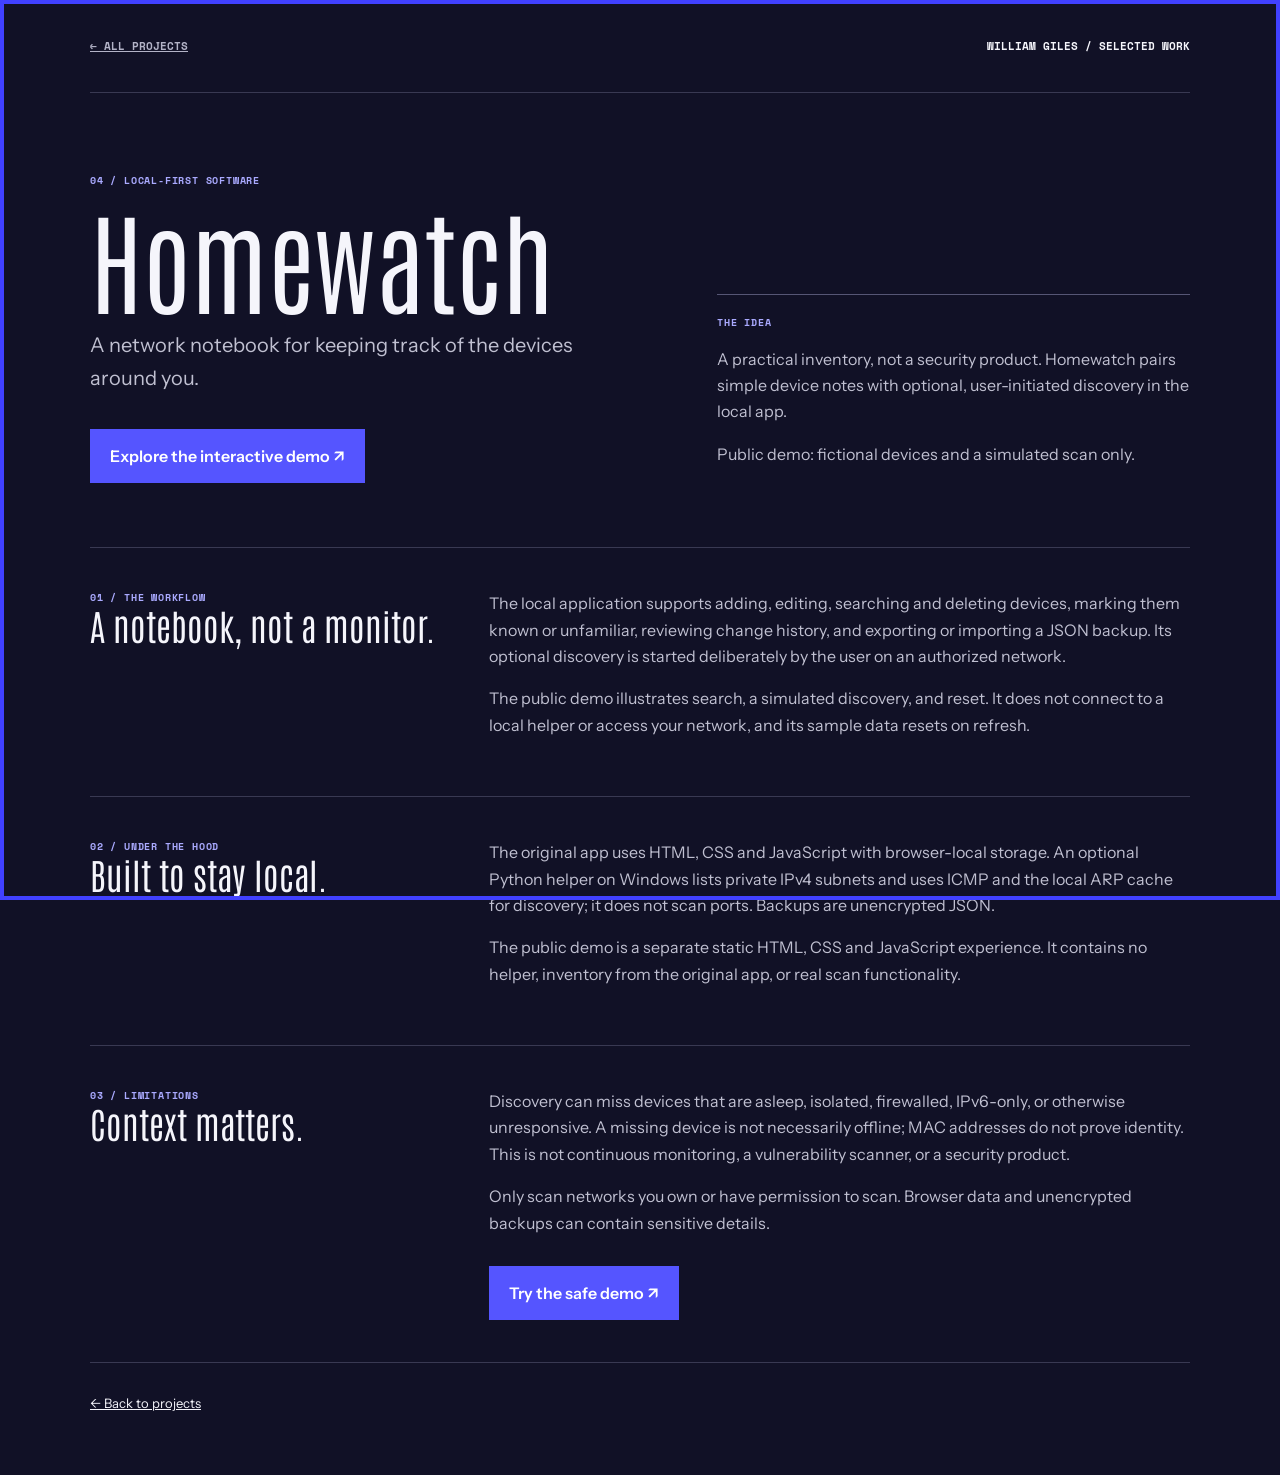
==== homewatch.html @ 10f4f2ba "Publish portfolio and Homewatch demo" ====
<!doctype html><html lang="en"><head><meta charset="utf-8"><meta name="viewport" content="width=device-width,initial-scale=1"><title>Homewatch · William Giles</title><link href="https://fonts.googleapis.com/css2?family=Antonio:wght@200;300;400&family=Instrument+Sans:wght@400;500;600&family=Space+Mono:wght@400;700&display=swap" rel="stylesheet"><style>*{box-sizing:border-box}body{margin:0;background:#111126;color:#f5f5fb;font:16px/1.65 'Instrument Sans',Arial,sans-serif}body:before{content:'';position:fixed;inset:0;pointer-events:none;border:4px solid #4141ff}a{color:inherit}main,header,footer{width:min(1100px,calc(100% - 48px));margin:auto}header{display:flex;justify-content:space-between;gap:20px;padding:38px 0;border-bottom:1px solid #393952;font:700 11px 'Space Mono',monospace;text-transform:uppercase}header a{color:#b3b3c7}.eyebrow{font:700 10px 'Space Mono',monospace;letter-spacing:.08em;color:#aaaaff;text-transform:uppercase}.hero{padding:80px 0 64px;display:grid;grid-template-columns:1.2fr 1fr;gap:60px;align-items:end}h1{font:300 clamp(56px,9vw,112px)/.9 Antonio,'Arial Narrow',sans-serif;margin:20px 0}h2{font:300 36px/1.1 Antonio,'Arial Narrow',sans-serif;margin:0 0 16px}.lede{font-size:20px;max-width:38ch}.muted,p{color:#c0c0d1}.button{display:inline-block;background:#5555ff;color:white;padding:14px 20px;text-decoration:none;font-weight:600;margin-top:14px}.summary{border-top:1px solid #565675;padding-top:20px}.section{display:grid;grid-template-columns:1fr 2fr;gap:48px;border-top:1px solid #393952;padding:42px 0}.section p:first-child{margin-top:0}.section p{max-width:70ch}footer{border-top:1px solid #393952;padding:30px 0 60px;font-size:13px}a:focus-visible{outline:3px solid white;outline-offset:4px}@media(max-width:700px){header{flex-wrap:wrap}.hero,.section{grid-template-columns:1fr;gap:20px}.hero{padding:54px 0 45px}.section{padding:32px 0}}</style></head><body><header><a href="projects.html">← All projects</a><span>William Giles / Selected work</span></header><main><section class="hero"><div><div class="eyebrow">04 / LOCAL-FIRST SOFTWARE</div><h1>Homewatch</h1><p class="lede">A network notebook for keeping track of the devices around you.</p><a class="button" href="homewatch/index.html">Explore the interactive demo ↗</a></div><div class="summary"><div class="eyebrow">THE IDEA</div><p>A practical inventory, not a security product. Homewatch pairs simple device notes with optional, user-initiated discovery in the local app.</p><p>Public demo: fictional devices and a simulated scan only.</p></div></section><section class="section"><div><div class="eyebrow">01 / THE WORKFLOW</div><h2>A notebook, not a monitor.</h2></div><div><p>The local application supports adding, editing, searching and deleting devices, marking them known or unfamiliar, reviewing change history, and exporting or importing a JSON backup. Its optional discovery is started deliberately by the user on an authorized network.</p><p>The public demo illustrates search, a simulated discovery, and reset. It does not connect to a local helper or access your network, and its sample data resets on refresh.</p></div></section><section class="section"><div><div class="eyebrow">02 / UNDER THE HOOD</div><h2>Built to stay local.</h2></div><div><p>The original app uses HTML, CSS and JavaScript with browser-local storage. An optional Python helper on Windows lists private IPv4 subnets and uses ICMP and the local ARP cache for discovery; it does not scan ports. Backups are unencrypted JSON.</p><p>The public demo is a separate static HTML, CSS and JavaScript experience. It contains no helper, inventory from the original app, or real scan functionality.</p></div></section><section class="section"><div><div class="eyebrow">03 / LIMITATIONS</div><h2>Context matters.</h2></div><div><p>Discovery can miss devices that are asleep, isolated, firewalled, IPv6-only, or otherwise unresponsive. A missing device is not necessarily offline; MAC addresses do not prove identity. This is not continuous monitoring, a vulnerability scanner, or a security product.</p><p>Only scan networks you own or have permission to scan. Browser data and unencrypted backups can contain sensitive details.</p><a class="button" href="homewatch/index.html">Try the safe demo ↗</a></div></section></main><footer><a href="projects.html">← Back to projects</a></footer></body></html>
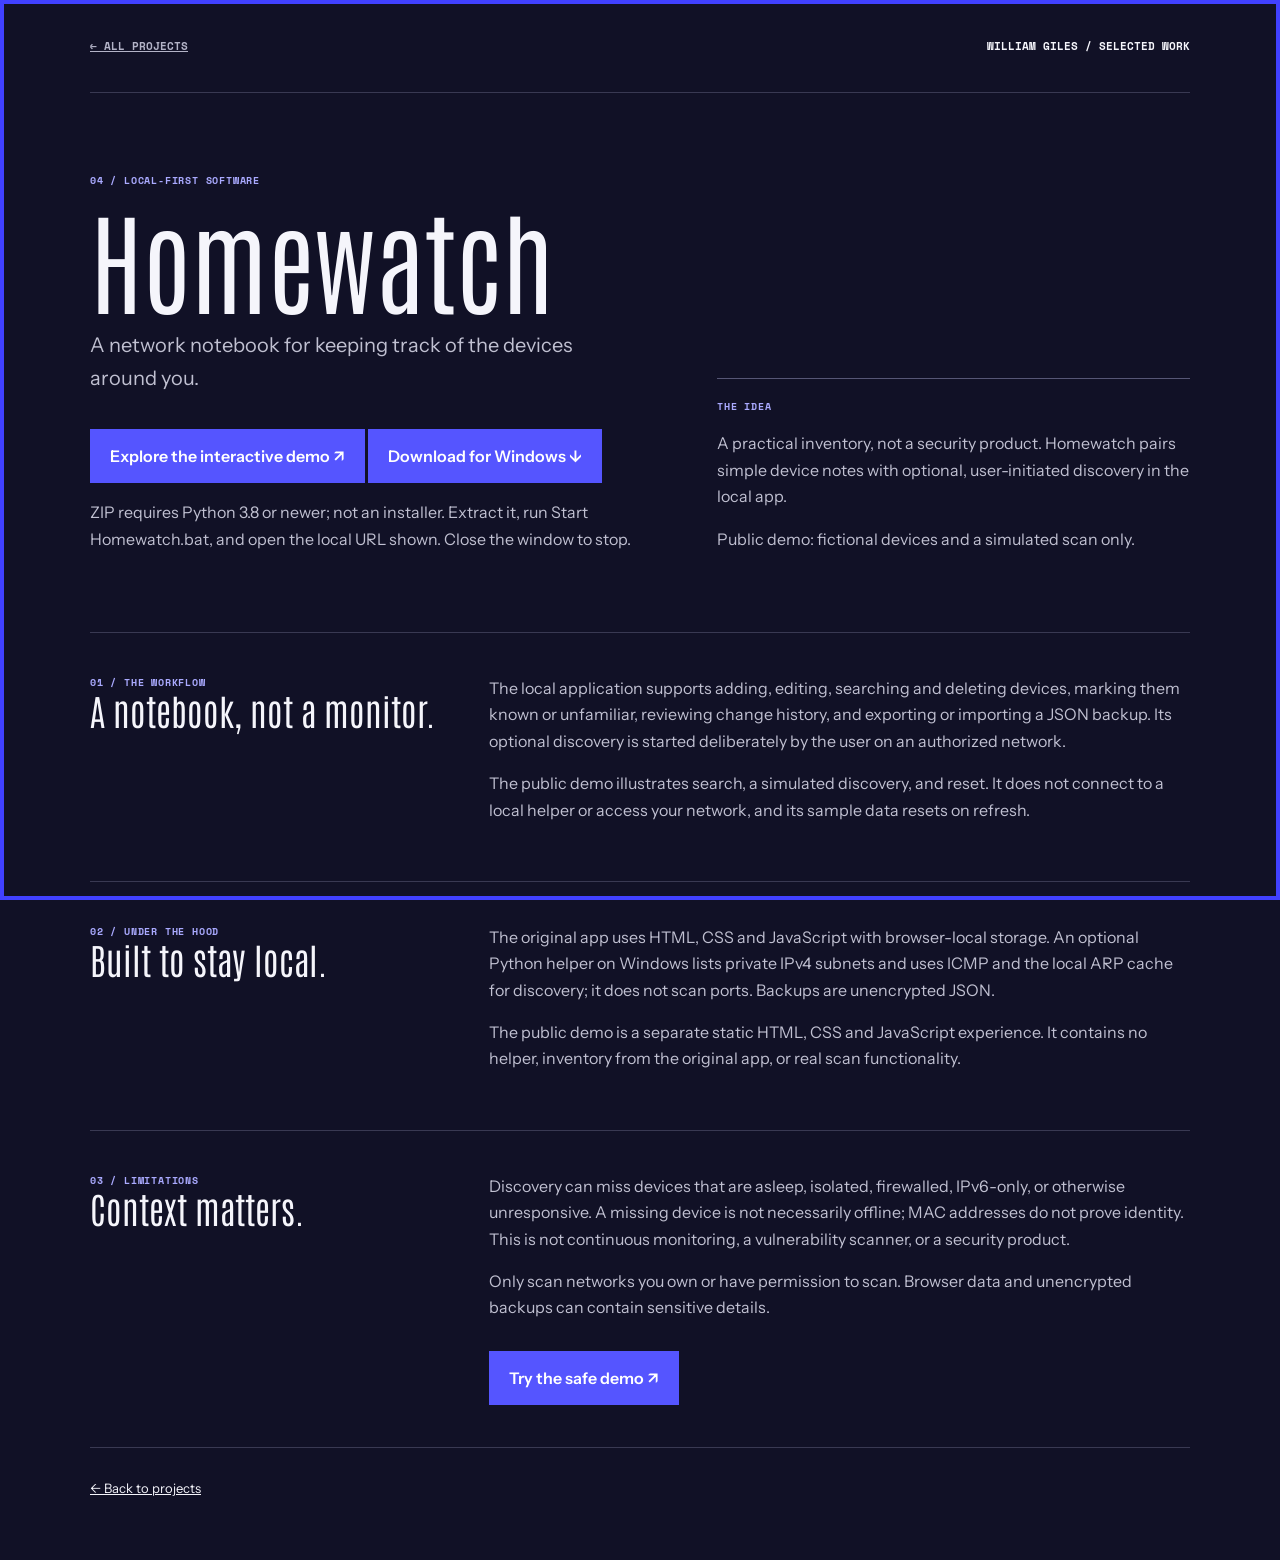
==== commit 5e18b2a0: "Add downloadable Homewatch Windows package" ====
--- a/homewatch.html
+++ b/homewatch.html
@@ -1 +1 @@
-<!doctype html><html lang="en"><head><meta charset="utf-8"><meta name="viewport" content="width=device-width,initial-scale=1"><title>Homewatch · William Giles</title><link href="https://fonts.googleapis.com/css2?family=Antonio:wght@200;300;400&family=Instrument+Sans:wght@400;500;600&family=Space+Mono:wght@400;700&display=swap" rel="stylesheet"><style>*{box-sizing:border-box}body{margin:0;background:#111126;color:#f5f5fb;font:16px/1.65 'Instrument Sans',Arial,sans-serif}body:before{content:'';position:fixed;inset:0;pointer-events:none;border:4px solid #4141ff}a{color:inherit}main,header,footer{width:min(1100px,calc(100% - 48px));margin:auto}header{display:flex;justify-content:space-between;gap:20px;padding:38px 0;border-bottom:1px solid #393952;font:700 11px 'Space Mono',monospace;text-transform:uppercase}header a{color:#b3b3c7}.eyebrow{font:700 10px 'Space Mono',monospace;letter-spacing:.08em;color:#aaaaff;text-transform:uppercase}.hero{padding:80px 0 64px;display:grid;grid-template-columns:1.2fr 1fr;gap:60px;align-items:end}h1{font:300 clamp(56px,9vw,112px)/.9 Antonio,'Arial Narrow',sans-serif;margin:20px 0}h2{font:300 36px/1.1 Antonio,'Arial Narrow',sans-serif;margin:0 0 16px}.lede{font-size:20px;max-width:38ch}.muted,p{color:#c0c0d1}.button{display:inline-block;background:#5555ff;color:white;padding:14px 20px;text-decoration:none;font-weight:600;margin-top:14px}.summary{border-top:1px solid #565675;padding-top:20px}.section{display:grid;grid-template-columns:1fr 2fr;gap:48px;border-top:1px solid #393952;padding:42px 0}.section p:first-child{margin-top:0}.section p{max-width:70ch}footer{border-top:1px solid #393952;padding:30px 0 60px;font-size:13px}a:focus-visible{outline:3px solid white;outline-offset:4px}@media(max-width:700px){header{flex-wrap:wrap}.hero,.section{grid-template-columns:1fr;gap:20px}.hero{padding:54px 0 45px}.section{padding:32px 0}}</style></head><body><header><a href="projects.html">← All projects</a><span>William Giles / Selected work</span></header><main><section class="hero"><div><div class="eyebrow">04 / LOCAL-FIRST SOFTWARE</div><h1>Homewatch</h1><p class="lede">A network notebook for keeping track of the devices around you.</p><a class="button" href="homewatch/index.html">Explore the interactive demo ↗</a></div><div class="summary"><div class="eyebrow">THE IDEA</div><p>A practical inventory, not a security product. Homewatch pairs simple device notes with optional, user-initiated discovery in the local app.</p><p>Public demo: fictional devices and a simulated scan only.</p></div></section><section class="section"><div><div class="eyebrow">01 / THE WORKFLOW</div><h2>A notebook, not a monitor.</h2></div><div><p>The local application supports adding, editing, searching and deleting devices, marking them known or unfamiliar, reviewing change history, and exporting or importing a JSON backup. Its optional discovery is started deliberately by the user on an authorized network.</p><p>The public demo illustrates search, a simulated discovery, and reset. It does not connect to a local helper or access your network, and its sample data resets on refresh.</p></div></section><section class="section"><div><div class="eyebrow">02 / UNDER THE HOOD</div><h2>Built to stay local.</h2></div><div><p>The original app uses HTML, CSS and JavaScript with browser-local storage. An optional Python helper on Windows lists private IPv4 subnets and uses ICMP and the local ARP cache for discovery; it does not scan ports. Backups are unencrypted JSON.</p><p>The public demo is a separate static HTML, CSS and JavaScript experience. It contains no helper, inventory from the original app, or real scan functionality.</p></div></section><section class="section"><div><div class="eyebrow">03 / LIMITATIONS</div><h2>Context matters.</h2></div><div><p>Discovery can miss devices that are asleep, isolated, firewalled, IPv6-only, or otherwise unresponsive. A missing device is not necessarily offline; MAC addresses do not prove identity. This is not continuous monitoring, a vulnerability scanner, or a security product.</p><p>Only scan networks you own or have permission to scan. Browser data and unencrypted backups can contain sensitive details.</p><a class="button" href="homewatch/index.html">Try the safe demo ↗</a></div></section></main><footer><a href="projects.html">← Back to projects</a></footer></body></html>+<!doctype html><html lang="en"><head><meta charset="utf-8"><meta name="viewport" content="width=device-width,initial-scale=1"><title>Homewatch · William Giles</title><link href="https://fonts.googleapis.com/css2?family=Antonio:wght@200;300;400&family=Instrument+Sans:wght@400;500;600&family=Space+Mono:wght@400;700&display=swap" rel="stylesheet"><style>*{box-sizing:border-box}body{margin:0;background:#111126;color:#f5f5fb;font:16px/1.65 'Instrument Sans',Arial,sans-serif}body:before{content:'';position:fixed;inset:0;pointer-events:none;border:4px solid #4141ff}a{color:inherit}main,header,footer{width:min(1100px,calc(100% - 48px));margin:auto}header{display:flex;justify-content:space-between;gap:20px;padding:38px 0;border-bottom:1px solid #393952;font:700 11px 'Space Mono',monospace;text-transform:uppercase}header a{color:#b3b3c7}.eyebrow{font:700 10px 'Space Mono',monospace;letter-spacing:.08em;color:#aaaaff;text-transform:uppercase}.hero{padding:80px 0 64px;display:grid;grid-template-columns:1.2fr 1fr;gap:60px;align-items:end}h1{font:300 clamp(56px,9vw,112px)/.9 Antonio,'Arial Narrow',sans-serif;margin:20px 0}h2{font:300 36px/1.1 Antonio,'Arial Narrow',sans-serif;margin:0 0 16px}.lede{font-size:20px;max-width:38ch}.muted,p{color:#c0c0d1}.button{display:inline-block;background:#5555ff;color:white;padding:14px 20px;text-decoration:none;font-weight:600;margin-top:14px}.summary{border-top:1px solid #565675;padding-top:20px}.section{display:grid;grid-template-columns:1fr 2fr;gap:48px;border-top:1px solid #393952;padding:42px 0}.section p:first-child{margin-top:0}.section p{max-width:70ch}footer{border-top:1px solid #393952;padding:30px 0 60px;font-size:13px}a:focus-visible{outline:3px solid white;outline-offset:4px}@media(max-width:700px){header{flex-wrap:wrap}.hero,.section{grid-template-columns:1fr;gap:20px}.hero{padding:54px 0 45px}.section{padding:32px 0}}</style></head><body><header><a href="projects.html">← All projects</a><span>William Giles / Selected work</span></header><main><section class="hero"><div><div class="eyebrow">04 / LOCAL-FIRST SOFTWARE</div><h1>Homewatch</h1><p class="lede">A network notebook for keeping track of the devices around you.</p><a class="button" href="homewatch/index.html">Explore the interactive demo ↗</a> <a class="button" href="homewatch/Homewatch-Windows.zip" download>Download for Windows ↓</a><p>ZIP requires Python 3.8 or newer; not an installer. Extract it, run Start Homewatch.bat, and open the local URL shown. Close the window to stop.</p></div><div class="summary"><div class="eyebrow">THE IDEA</div><p>A practical inventory, not a security product. Homewatch pairs simple device notes with optional, user-initiated discovery in the local app.</p><p>Public demo: fictional devices and a simulated scan only.</p></div></section><section class="section"><div><div class="eyebrow">01 / THE WORKFLOW</div><h2>A notebook, not a monitor.</h2></div><div><p>The local application supports adding, editing, searching and deleting devices, marking them known or unfamiliar, reviewing change history, and exporting or importing a JSON backup. Its optional discovery is started deliberately by the user on an authorized network.</p><p>The public demo illustrates search, a simulated discovery, and reset. It does not connect to a local helper or access your network, and its sample data resets on refresh.</p></div></section><section class="section"><div><div class="eyebrow">02 / UNDER THE HOOD</div><h2>Built to stay local.</h2></div><div><p>The original app uses HTML, CSS and JavaScript with browser-local storage. An optional Python helper on Windows lists private IPv4 subnets and uses ICMP and the local ARP cache for discovery; it does not scan ports. Backups are unencrypted JSON.</p><p>The public demo is a separate static HTML, CSS and JavaScript experience. It contains no helper, inventory from the original app, or real scan functionality.</p></div></section><section class="section"><div><div class="eyebrow">03 / LIMITATIONS</div><h2>Context matters.</h2></div><div><p>Discovery can miss devices that are asleep, isolated, firewalled, IPv6-only, or otherwise unresponsive. A missing device is not necessarily offline; MAC addresses do not prove identity. This is not continuous monitoring, a vulnerability scanner, or a security product.</p><p>Only scan networks you own or have permission to scan. Browser data and unencrypted backups can contain sensitive details.</p><a class="button" href="homewatch/index.html">Try the safe demo ↗</a></div></section></main><footer><a href="projects.html">← Back to projects</a></footer></body></html>
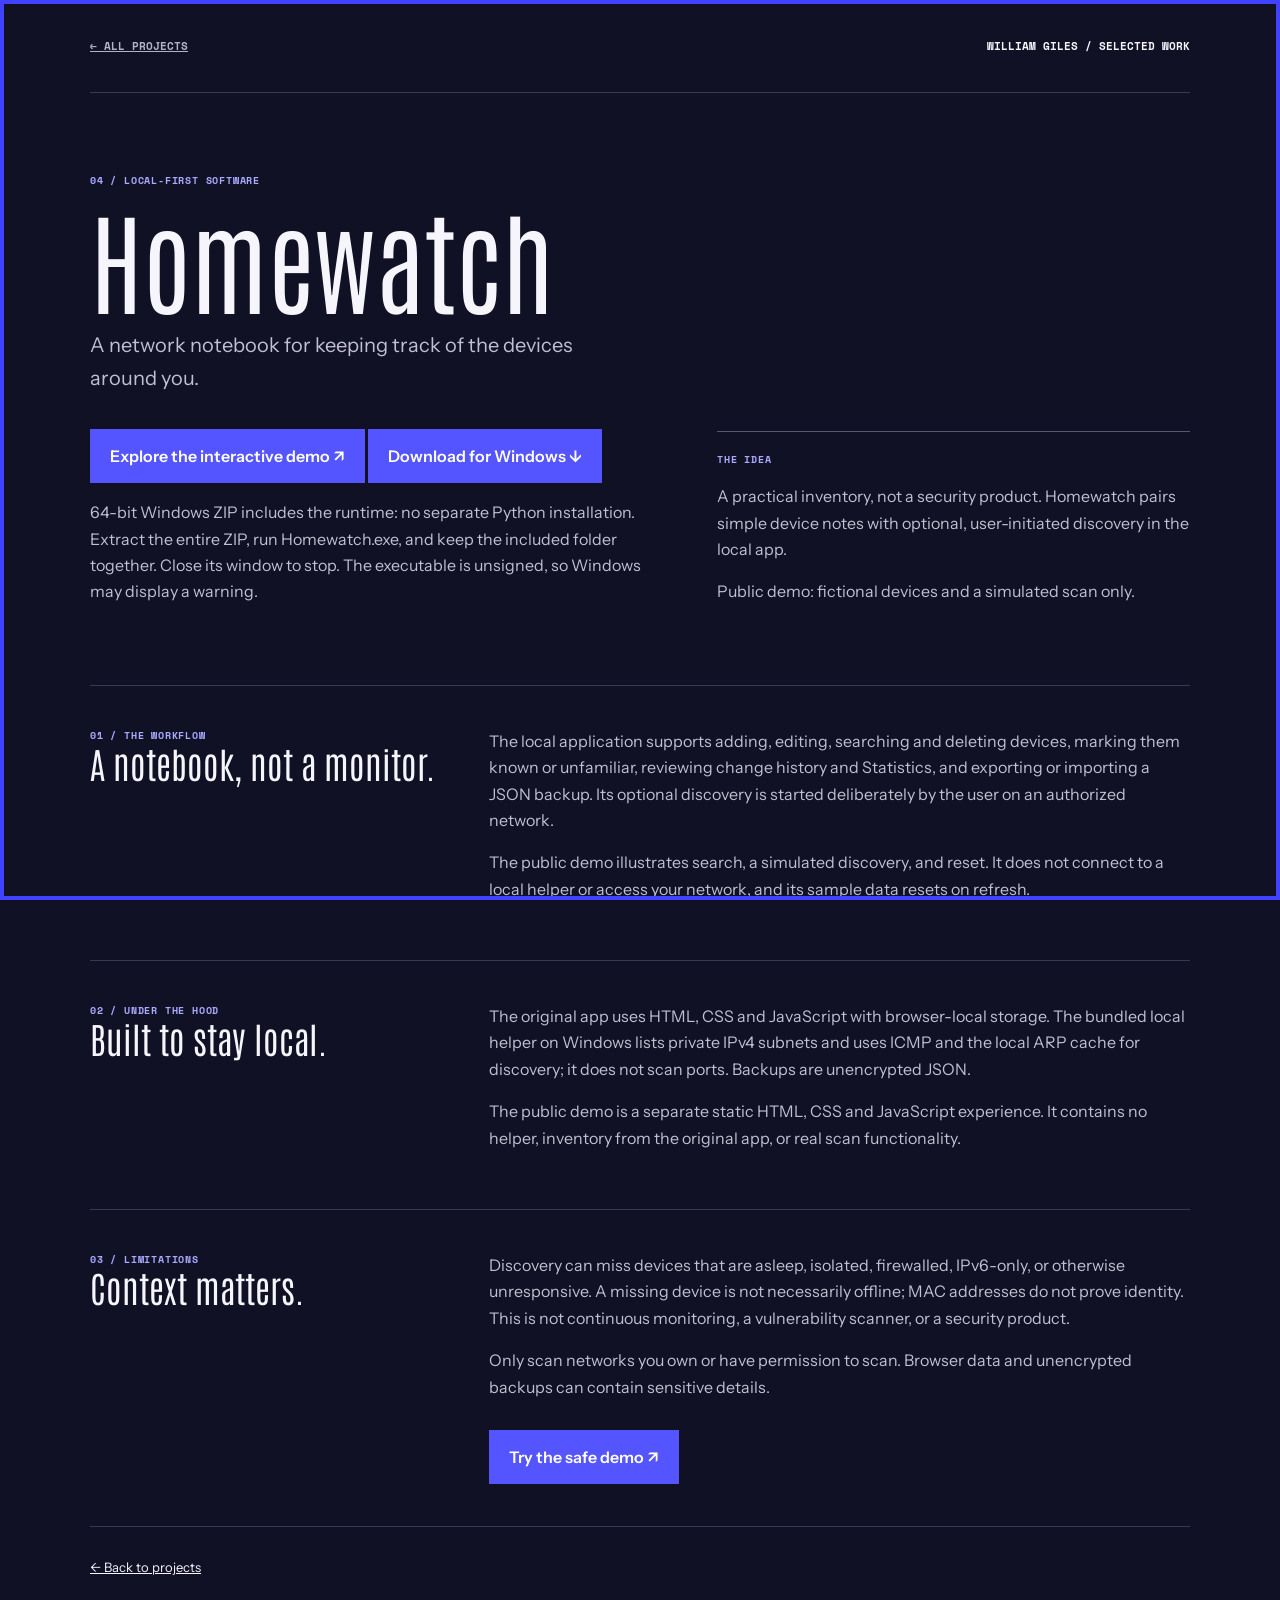
==== commit 8bc98089: "Publish standalone Homewatch with statistics" ====
--- a/homewatch.html
+++ b/homewatch.html
@@ -1 +1 @@
-<!doctype html><html lang="en"><head><meta charset="utf-8"><meta name="viewport" content="width=device-width,initial-scale=1"><title>Homewatch · William Giles</title><link href="https://fonts.googleapis.com/css2?family=Antonio:wght@200;300;400&family=Instrument+Sans:wght@400;500;600&family=Space+Mono:wght@400;700&display=swap" rel="stylesheet"><style>*{box-sizing:border-box}body{margin:0;background:#111126;color:#f5f5fb;font:16px/1.65 'Instrument Sans',Arial,sans-serif}body:before{content:'';position:fixed;inset:0;pointer-events:none;border:4px solid #4141ff}a{color:inherit}main,header,footer{width:min(1100px,calc(100% - 48px));margin:auto}header{display:flex;justify-content:space-between;gap:20px;padding:38px 0;border-bottom:1px solid #393952;font:700 11px 'Space Mono',monospace;text-transform:uppercase}header a{color:#b3b3c7}.eyebrow{font:700 10px 'Space Mono',monospace;letter-spacing:.08em;color:#aaaaff;text-transform:uppercase}.hero{padding:80px 0 64px;display:grid;grid-template-columns:1.2fr 1fr;gap:60px;align-items:end}h1{font:300 clamp(56px,9vw,112px)/.9 Antonio,'Arial Narrow',sans-serif;margin:20px 0}h2{font:300 36px/1.1 Antonio,'Arial Narrow',sans-serif;margin:0 0 16px}.lede{font-size:20px;max-width:38ch}.muted,p{color:#c0c0d1}.button{display:inline-block;background:#5555ff;color:white;padding:14px 20px;text-decoration:none;font-weight:600;margin-top:14px}.summary{border-top:1px solid #565675;padding-top:20px}.section{display:grid;grid-template-columns:1fr 2fr;gap:48px;border-top:1px solid #393952;padding:42px 0}.section p:first-child{margin-top:0}.section p{max-width:70ch}footer{border-top:1px solid #393952;padding:30px 0 60px;font-size:13px}a:focus-visible{outline:3px solid white;outline-offset:4px}@media(max-width:700px){header{flex-wrap:wrap}.hero,.section{grid-template-columns:1fr;gap:20px}.hero{padding:54px 0 45px}.section{padding:32px 0}}</style></head><body><header><a href="projects.html">← All projects</a><span>William Giles / Selected work</span></header><main><section class="hero"><div><div class="eyebrow">04 / LOCAL-FIRST SOFTWARE</div><h1>Homewatch</h1><p class="lede">A network notebook for keeping track of the devices around you.</p><a class="button" href="homewatch/index.html">Explore the interactive demo ↗</a> <a class="button" href="homewatch/Homewatch-Windows.zip" download>Download for Windows ↓</a><p>ZIP requires Python 3.8 or newer; not an installer. Extract it, run Start Homewatch.bat, and open the local URL shown. Close the window to stop.</p></div><div class="summary"><div class="eyebrow">THE IDEA</div><p>A practical inventory, not a security product. Homewatch pairs simple device notes with optional, user-initiated discovery in the local app.</p><p>Public demo: fictional devices and a simulated scan only.</p></div></section><section class="section"><div><div class="eyebrow">01 / THE WORKFLOW</div><h2>A notebook, not a monitor.</h2></div><div><p>The local application supports adding, editing, searching and deleting devices, marking them known or unfamiliar, reviewing change history, and exporting or importing a JSON backup. Its optional discovery is started deliberately by the user on an authorized network.</p><p>The public demo illustrates search, a simulated discovery, and reset. It does not connect to a local helper or access your network, and its sample data resets on refresh.</p></div></section><section class="section"><div><div class="eyebrow">02 / UNDER THE HOOD</div><h2>Built to stay local.</h2></div><div><p>The original app uses HTML, CSS and JavaScript with browser-local storage. An optional Python helper on Windows lists private IPv4 subnets and uses ICMP and the local ARP cache for discovery; it does not scan ports. Backups are unencrypted JSON.</p><p>The public demo is a separate static HTML, CSS and JavaScript experience. It contains no helper, inventory from the original app, or real scan functionality.</p></div></section><section class="section"><div><div class="eyebrow">03 / LIMITATIONS</div><h2>Context matters.</h2></div><div><p>Discovery can miss devices that are asleep, isolated, firewalled, IPv6-only, or otherwise unresponsive. A missing device is not necessarily offline; MAC addresses do not prove identity. This is not continuous monitoring, a vulnerability scanner, or a security product.</p><p>Only scan networks you own or have permission to scan. Browser data and unencrypted backups can contain sensitive details.</p><a class="button" href="homewatch/index.html">Try the safe demo ↗</a></div></section></main><footer><a href="projects.html">← Back to projects</a></footer></body></html>+<!doctype html><html lang="en"><head><meta charset="utf-8"><meta name="viewport" content="width=device-width,initial-scale=1"><title>Homewatch · William Giles</title><link href="https://fonts.googleapis.com/css2?family=Antonio:wght@200;300;400&family=Instrument+Sans:wght@400;500;600&family=Space+Mono:wght@400;700&display=swap" rel="stylesheet"><style>*{box-sizing:border-box}body{margin:0;background:#111126;color:#f5f5fb;font:16px/1.65 'Instrument Sans',Arial,sans-serif}body:before{content:'';position:fixed;inset:0;pointer-events:none;border:4px solid #4141ff}a{color:inherit}main,header,footer{width:min(1100px,calc(100% - 48px));margin:auto}header{display:flex;justify-content:space-between;gap:20px;padding:38px 0;border-bottom:1px solid #393952;font:700 11px 'Space Mono',monospace;text-transform:uppercase}header a{color:#b3b3c7}.eyebrow{font:700 10px 'Space Mono',monospace;letter-spacing:.08em;color:#aaaaff;text-transform:uppercase}.hero{padding:80px 0 64px;display:grid;grid-template-columns:1.2fr 1fr;gap:60px;align-items:end}h1{font:300 clamp(56px,9vw,112px)/.9 Antonio,'Arial Narrow',sans-serif;margin:20px 0}h2{font:300 36px/1.1 Antonio,'Arial Narrow',sans-serif;margin:0 0 16px}.lede{font-size:20px;max-width:38ch}.muted,p{color:#c0c0d1}.button{display:inline-block;background:#5555ff;color:white;padding:14px 20px;text-decoration:none;font-weight:600;margin-top:14px}.summary{border-top:1px solid #565675;padding-top:20px}.section{display:grid;grid-template-columns:1fr 2fr;gap:48px;border-top:1px solid #393952;padding:42px 0}.section p:first-child{margin-top:0}.section p{max-width:70ch}footer{border-top:1px solid #393952;padding:30px 0 60px;font-size:13px}a:focus-visible{outline:3px solid white;outline-offset:4px}@media(max-width:700px){header{flex-wrap:wrap}.hero,.section{grid-template-columns:1fr;gap:20px}.hero{padding:54px 0 45px}.section{padding:32px 0}}</style></head><body><header><a href="projects.html">← All projects</a><span>William Giles / Selected work</span></header><main><section class="hero"><div><div class="eyebrow">04 / LOCAL-FIRST SOFTWARE</div><h1>Homewatch</h1><p class="lede">A network notebook for keeping track of the devices around you.</p><a class="button" href="homewatch/index.html">Explore the interactive demo ↗</a> <a class="button" href="homewatch/Homewatch-Windows.zip" download>Download for Windows ↓</a><p>64-bit Windows ZIP includes the runtime: no separate Python installation. Extract the entire ZIP, run Homewatch.exe, and keep the included folder together. Close its window to stop. The executable is unsigned, so Windows may display a warning.</p></div><div class="summary"><div class="eyebrow">THE IDEA</div><p>A practical inventory, not a security product. Homewatch pairs simple device notes with optional, user-initiated discovery in the local app.</p><p>Public demo: fictional devices and a simulated scan only.</p></div></section><section class="section"><div><div class="eyebrow">01 / THE WORKFLOW</div><h2>A notebook, not a monitor.</h2></div><div><p>The local application supports adding, editing, searching and deleting devices, marking them known or unfamiliar, reviewing change history and Statistics, and exporting or importing a JSON backup. Its optional discovery is started deliberately by the user on an authorized network.</p><p>The public demo illustrates search, a simulated discovery, and reset. It does not connect to a local helper or access your network, and its sample data resets on refresh.</p></div></section><section class="section"><div><div class="eyebrow">02 / UNDER THE HOOD</div><h2>Built to stay local.</h2></div><div><p>The original app uses HTML, CSS and JavaScript with browser-local storage. The bundled local helper on Windows lists private IPv4 subnets and uses ICMP and the local ARP cache for discovery; it does not scan ports. Backups are unencrypted JSON.</p><p>The public demo is a separate static HTML, CSS and JavaScript experience. It contains no helper, inventory from the original app, or real scan functionality.</p></div></section><section class="section"><div><div class="eyebrow">03 / LIMITATIONS</div><h2>Context matters.</h2></div><div><p>Discovery can miss devices that are asleep, isolated, firewalled, IPv6-only, or otherwise unresponsive. A missing device is not necessarily offline; MAC addresses do not prove identity. This is not continuous monitoring, a vulnerability scanner, or a security product.</p><p>Only scan networks you own or have permission to scan. Browser data and unencrypted backups can contain sensitive details.</p><a class="button" href="homewatch/index.html">Try the safe demo ↗</a></div></section></main><footer><a href="projects.html">← Back to projects</a></footer></body></html>
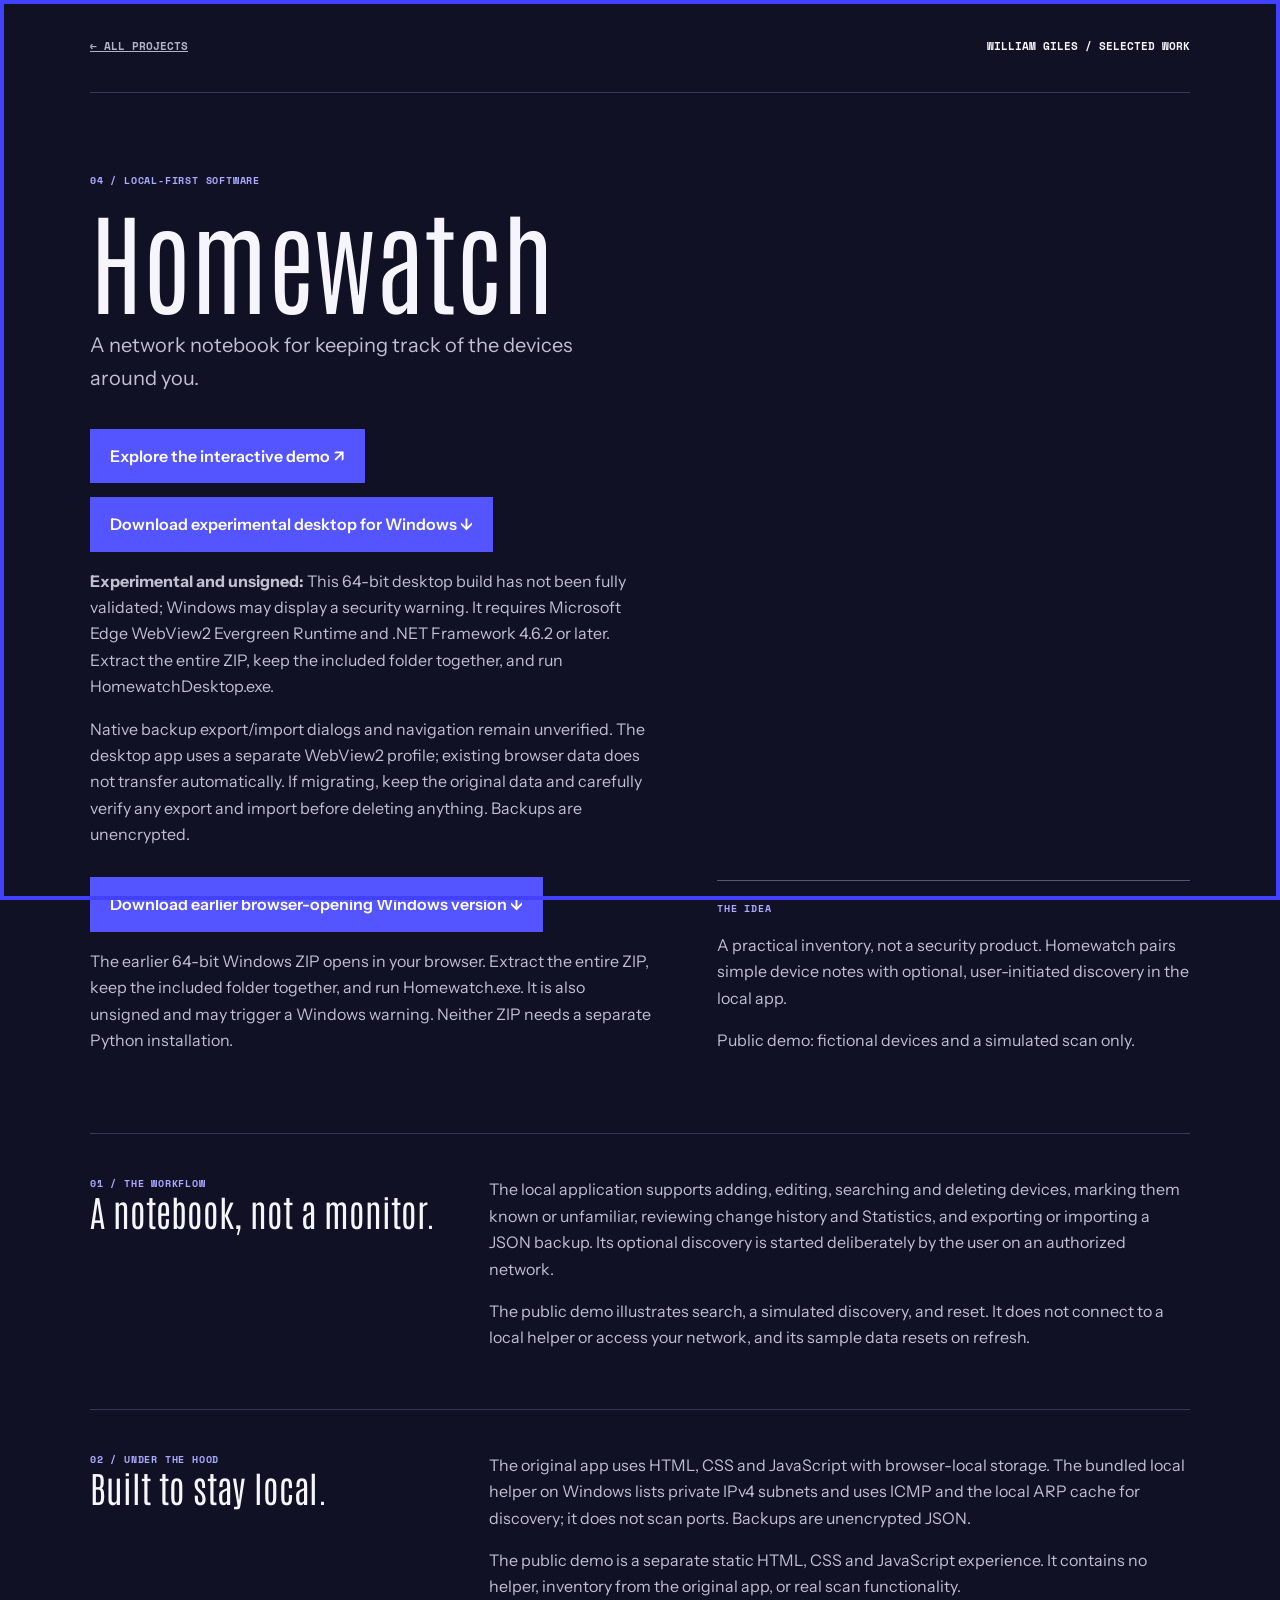
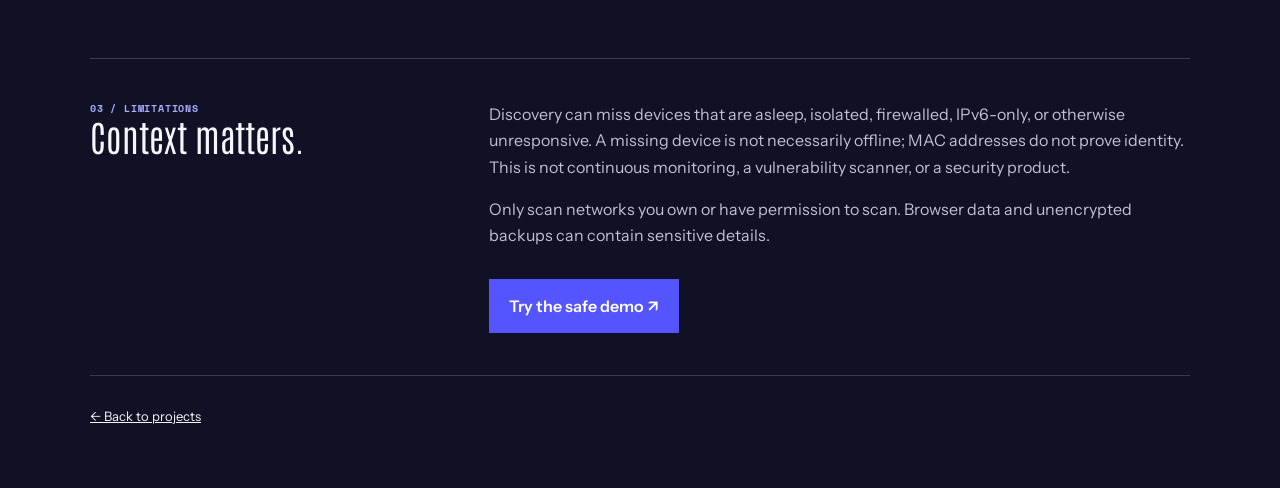
==== commit 09debb61: "Publish experimental Homewatch desktop download" ====
--- a/homewatch.html
+++ b/homewatch.html
@@ -1 +1 @@
-<!doctype html><html lang="en"><head><meta charset="utf-8"><meta name="viewport" content="width=device-width,initial-scale=1"><title>Homewatch · William Giles</title><link href="https://fonts.googleapis.com/css2?family=Antonio:wght@200;300;400&family=Instrument+Sans:wght@400;500;600&family=Space+Mono:wght@400;700&display=swap" rel="stylesheet"><style>*{box-sizing:border-box}body{margin:0;background:#111126;color:#f5f5fb;font:16px/1.65 'Instrument Sans',Arial,sans-serif}body:before{content:'';position:fixed;inset:0;pointer-events:none;border:4px solid #4141ff}a{color:inherit}main,header,footer{width:min(1100px,calc(100% - 48px));margin:auto}header{display:flex;justify-content:space-between;gap:20px;padding:38px 0;border-bottom:1px solid #393952;font:700 11px 'Space Mono',monospace;text-transform:uppercase}header a{color:#b3b3c7}.eyebrow{font:700 10px 'Space Mono',monospace;letter-spacing:.08em;color:#aaaaff;text-transform:uppercase}.hero{padding:80px 0 64px;display:grid;grid-template-columns:1.2fr 1fr;gap:60px;align-items:end}h1{font:300 clamp(56px,9vw,112px)/.9 Antonio,'Arial Narrow',sans-serif;margin:20px 0}h2{font:300 36px/1.1 Antonio,'Arial Narrow',sans-serif;margin:0 0 16px}.lede{font-size:20px;max-width:38ch}.muted,p{color:#c0c0d1}.button{display:inline-block;background:#5555ff;color:white;padding:14px 20px;text-decoration:none;font-weight:600;margin-top:14px}.summary{border-top:1px solid #565675;padding-top:20px}.section{display:grid;grid-template-columns:1fr 2fr;gap:48px;border-top:1px solid #393952;padding:42px 0}.section p:first-child{margin-top:0}.section p{max-width:70ch}footer{border-top:1px solid #393952;padding:30px 0 60px;font-size:13px}a:focus-visible{outline:3px solid white;outline-offset:4px}@media(max-width:700px){header{flex-wrap:wrap}.hero,.section{grid-template-columns:1fr;gap:20px}.hero{padding:54px 0 45px}.section{padding:32px 0}}</style></head><body><header><a href="projects.html">← All projects</a><span>William Giles / Selected work</span></header><main><section class="hero"><div><div class="eyebrow">04 / LOCAL-FIRST SOFTWARE</div><h1>Homewatch</h1><p class="lede">A network notebook for keeping track of the devices around you.</p><a class="button" href="homewatch/index.html">Explore the interactive demo ↗</a> <a class="button" href="homewatch/Homewatch-Windows.zip" download>Download for Windows ↓</a><p>64-bit Windows ZIP includes the runtime: no separate Python installation. Extract the entire ZIP, run Homewatch.exe, and keep the included folder together. Close its window to stop. The executable is unsigned, so Windows may display a warning.</p></div><div class="summary"><div class="eyebrow">THE IDEA</div><p>A practical inventory, not a security product. Homewatch pairs simple device notes with optional, user-initiated discovery in the local app.</p><p>Public demo: fictional devices and a simulated scan only.</p></div></section><section class="section"><div><div class="eyebrow">01 / THE WORKFLOW</div><h2>A notebook, not a monitor.</h2></div><div><p>The local application supports adding, editing, searching and deleting devices, marking them known or unfamiliar, reviewing change history and Statistics, and exporting or importing a JSON backup. Its optional discovery is started deliberately by the user on an authorized network.</p><p>The public demo illustrates search, a simulated discovery, and reset. It does not connect to a local helper or access your network, and its sample data resets on refresh.</p></div></section><section class="section"><div><div class="eyebrow">02 / UNDER THE HOOD</div><h2>Built to stay local.</h2></div><div><p>The original app uses HTML, CSS and JavaScript with browser-local storage. The bundled local helper on Windows lists private IPv4 subnets and uses ICMP and the local ARP cache for discovery; it does not scan ports. Backups are unencrypted JSON.</p><p>The public demo is a separate static HTML, CSS and JavaScript experience. It contains no helper, inventory from the original app, or real scan functionality.</p></div></section><section class="section"><div><div class="eyebrow">03 / LIMITATIONS</div><h2>Context matters.</h2></div><div><p>Discovery can miss devices that are asleep, isolated, firewalled, IPv6-only, or otherwise unresponsive. A missing device is not necessarily offline; MAC addresses do not prove identity. This is not continuous monitoring, a vulnerability scanner, or a security product.</p><p>Only scan networks you own or have permission to scan. Browser data and unencrypted backups can contain sensitive details.</p><a class="button" href="homewatch/index.html">Try the safe demo ↗</a></div></section></main><footer><a href="projects.html">← Back to projects</a></footer></body></html>+<!doctype html><html lang="en"><head><meta charset="utf-8"><meta name="viewport" content="width=device-width,initial-scale=1"><title>Homewatch · William Giles</title><link href="https://fonts.googleapis.com/css2?family=Antonio:wght@200;300;400&family=Instrument+Sans:wght@400;500;600&family=Space+Mono:wght@400;700&display=swap" rel="stylesheet"><style>*{box-sizing:border-box}body{margin:0;background:#111126;color:#f5f5fb;font:16px/1.65 'Instrument Sans',Arial,sans-serif}body:before{content:'';position:fixed;inset:0;pointer-events:none;border:4px solid #4141ff}a{color:inherit}main,header,footer{width:min(1100px,calc(100% - 48px));margin:auto}header{display:flex;justify-content:space-between;gap:20px;padding:38px 0;border-bottom:1px solid #393952;font:700 11px 'Space Mono',monospace;text-transform:uppercase}header a{color:#b3b3c7}.eyebrow{font:700 10px 'Space Mono',monospace;letter-spacing:.08em;color:#aaaaff;text-transform:uppercase}.hero{padding:80px 0 64px;display:grid;grid-template-columns:1.2fr 1fr;gap:60px;align-items:end}h1{font:300 clamp(56px,9vw,112px)/.9 Antonio,'Arial Narrow',sans-serif;margin:20px 0}h2{font:300 36px/1.1 Antonio,'Arial Narrow',sans-serif;margin:0 0 16px}.lede{font-size:20px;max-width:38ch}.muted,p{color:#c0c0d1}.button{display:inline-block;background:#5555ff;color:white;padding:14px 20px;text-decoration:none;font-weight:600;margin-top:14px}.summary{border-top:1px solid #565675;padding-top:20px}.section{display:grid;grid-template-columns:1fr 2fr;gap:48px;border-top:1px solid #393952;padding:42px 0}.section p:first-child{margin-top:0}.section p{max-width:70ch}footer{border-top:1px solid #393952;padding:30px 0 60px;font-size:13px}a:focus-visible{outline:3px solid white;outline-offset:4px}@media(max-width:700px){header{flex-wrap:wrap}.hero,.section{grid-template-columns:1fr;gap:20px}.hero{padding:54px 0 45px}.section{padding:32px 0}}</style></head><body><header><a href="projects.html">← All projects</a><span>William Giles / Selected work</span></header><main><section class="hero"><div><div class="eyebrow">04 / LOCAL-FIRST SOFTWARE</div><h1>Homewatch</h1><p class="lede">A network notebook for keeping track of the devices around you.</p><a class="button" href="homewatch/index.html">Explore the interactive demo ↗</a> <a class="button" href="homewatch/HomewatchDesktop-EXPERIMENTAL.zip" download>Download experimental desktop for Windows ↓</a><p><strong>Experimental and unsigned:</strong> This 64-bit desktop build has not been fully validated; Windows may display a security warning. It requires Microsoft Edge WebView2 Evergreen Runtime and .NET Framework 4.6.2 or later. Extract the entire ZIP, keep the included folder together, and run HomewatchDesktop.exe.</p><p>Native backup export/import dialogs and navigation remain unverified. The desktop app uses a separate WebView2 profile; existing browser data does not transfer automatically. If migrating, keep the original data and carefully verify any export and import before deleting anything. Backups are unencrypted.</p><a class="button" href="homewatch/Homewatch-Windows.zip" download>Download earlier browser-opening Windows version ↓</a><p>The earlier 64-bit Windows ZIP opens in your browser. Extract the entire ZIP, keep the included folder together, and run Homewatch.exe. It is also unsigned and may trigger a Windows warning. Neither ZIP needs a separate Python installation.</p></div><div class="summary"><div class="eyebrow">THE IDEA</div><p>A practical inventory, not a security product. Homewatch pairs simple device notes with optional, user-initiated discovery in the local app.</p><p>Public demo: fictional devices and a simulated scan only.</p></div></section><section class="section"><div><div class="eyebrow">01 / THE WORKFLOW</div><h2>A notebook, not a monitor.</h2></div><div><p>The local application supports adding, editing, searching and deleting devices, marking them known or unfamiliar, reviewing change history and Statistics, and exporting or importing a JSON backup. Its optional discovery is started deliberately by the user on an authorized network.</p><p>The public demo illustrates search, a simulated discovery, and reset. It does not connect to a local helper or access your network, and its sample data resets on refresh.</p></div></section><section class="section"><div><div class="eyebrow">02 / UNDER THE HOOD</div><h2>Built to stay local.</h2></div><div><p>The original app uses HTML, CSS and JavaScript with browser-local storage. The bundled local helper on Windows lists private IPv4 subnets and uses ICMP and the local ARP cache for discovery; it does not scan ports. Backups are unencrypted JSON.</p><p>The public demo is a separate static HTML, CSS and JavaScript experience. It contains no helper, inventory from the original app, or real scan functionality.</p></div></section><section class="section"><div><div class="eyebrow">03 / LIMITATIONS</div><h2>Context matters.</h2></div><div><p>Discovery can miss devices that are asleep, isolated, firewalled, IPv6-only, or otherwise unresponsive. A missing device is not necessarily offline; MAC addresses do not prove identity. This is not continuous monitoring, a vulnerability scanner, or a security product.</p><p>Only scan networks you own or have permission to scan. Browser data and unencrypted backups can contain sensitive details.</p><a class="button" href="homewatch/index.html">Try the safe demo ↗</a></div></section></main><footer><a href="projects.html">← Back to projects</a></footer></body></html>
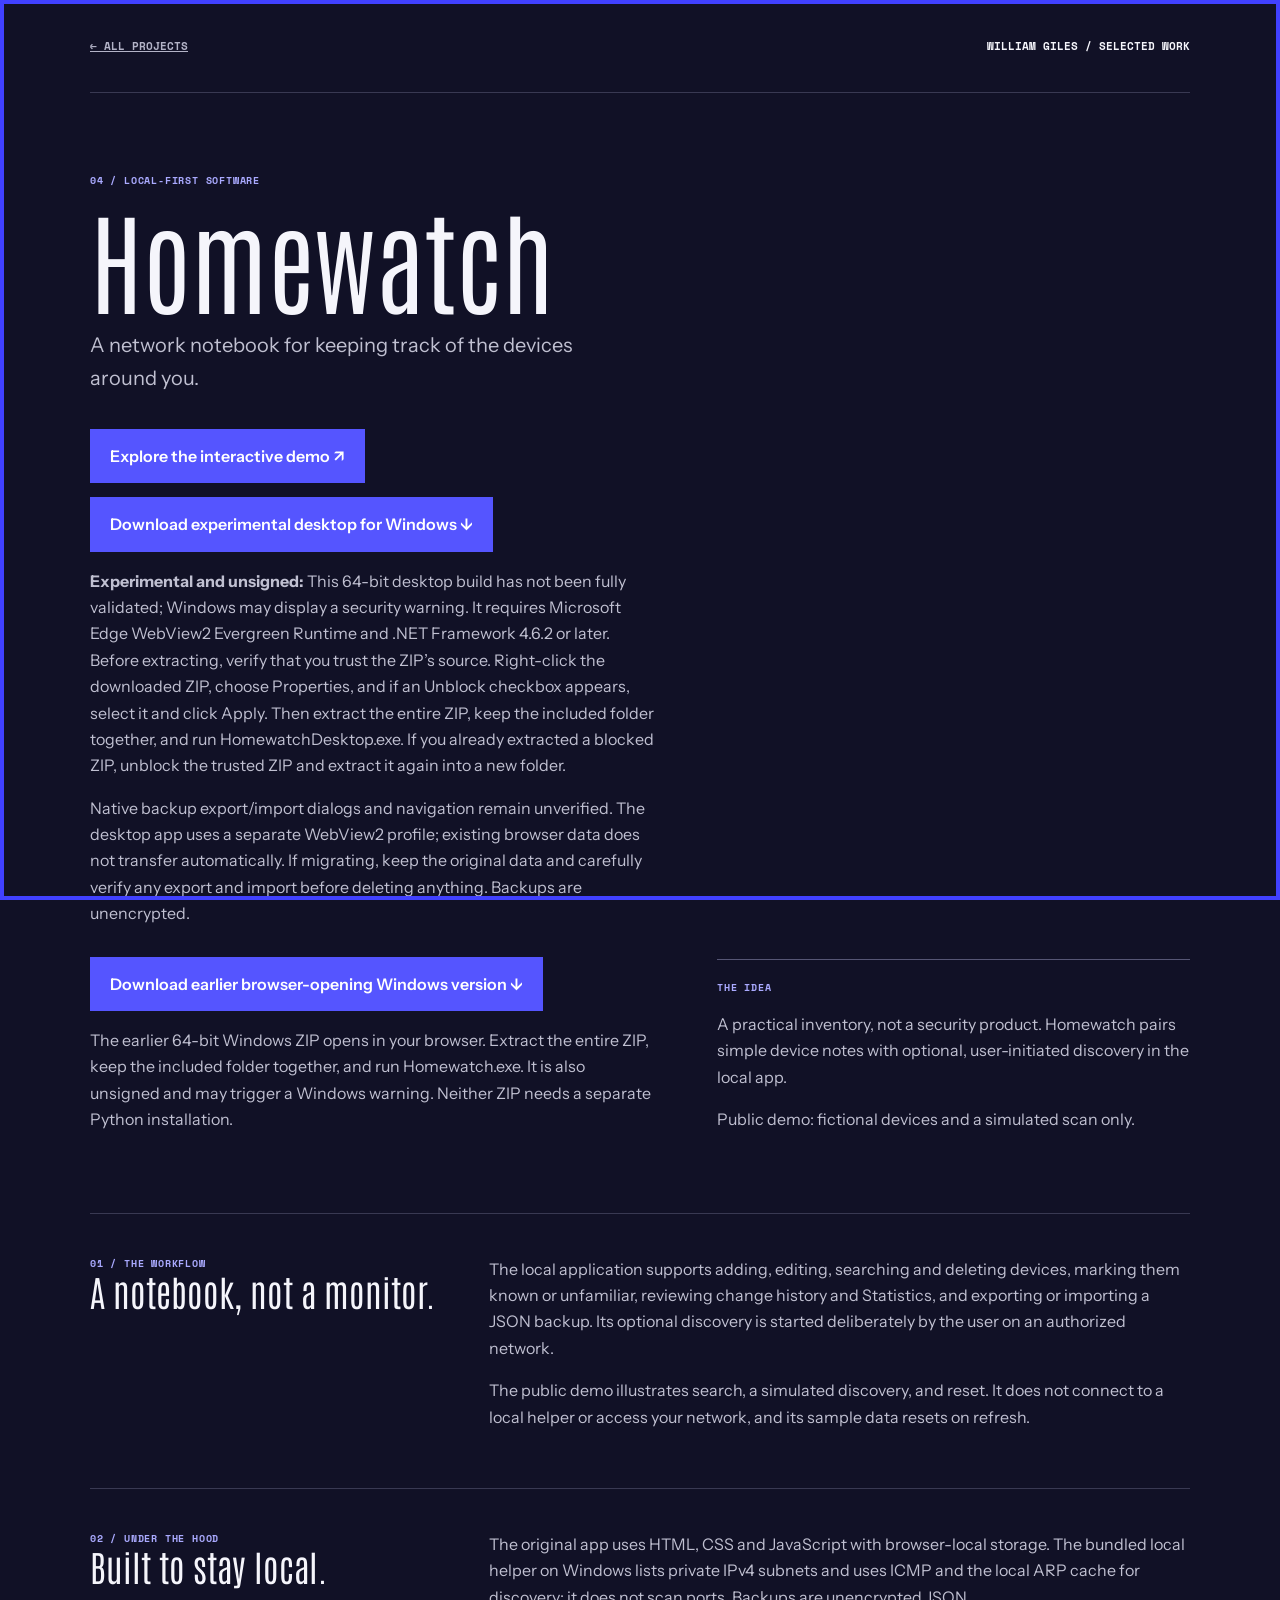
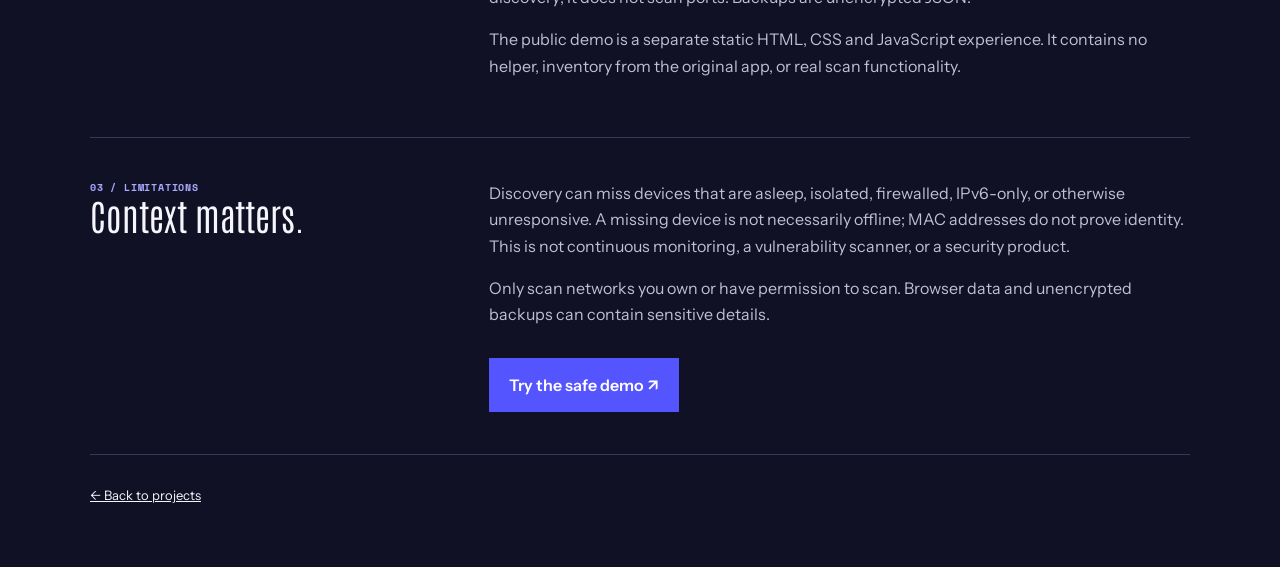
==== commit 9e31f474: "Fix experimental Homewatch desktop startup" ====
--- a/homewatch.html
+++ b/homewatch.html
@@ -1 +1 @@
-<!doctype html><html lang="en"><head><meta charset="utf-8"><meta name="viewport" content="width=device-width,initial-scale=1"><title>Homewatch · William Giles</title><link href="https://fonts.googleapis.com/css2?family=Antonio:wght@200;300;400&family=Instrument+Sans:wght@400;500;600&family=Space+Mono:wght@400;700&display=swap" rel="stylesheet"><style>*{box-sizing:border-box}body{margin:0;background:#111126;color:#f5f5fb;font:16px/1.65 'Instrument Sans',Arial,sans-serif}body:before{content:'';position:fixed;inset:0;pointer-events:none;border:4px solid #4141ff}a{color:inherit}main,header,footer{width:min(1100px,calc(100% - 48px));margin:auto}header{display:flex;justify-content:space-between;gap:20px;padding:38px 0;border-bottom:1px solid #393952;font:700 11px 'Space Mono',monospace;text-transform:uppercase}header a{color:#b3b3c7}.eyebrow{font:700 10px 'Space Mono',monospace;letter-spacing:.08em;color:#aaaaff;text-transform:uppercase}.hero{padding:80px 0 64px;display:grid;grid-template-columns:1.2fr 1fr;gap:60px;align-items:end}h1{font:300 clamp(56px,9vw,112px)/.9 Antonio,'Arial Narrow',sans-serif;margin:20px 0}h2{font:300 36px/1.1 Antonio,'Arial Narrow',sans-serif;margin:0 0 16px}.lede{font-size:20px;max-width:38ch}.muted,p{color:#c0c0d1}.button{display:inline-block;background:#5555ff;color:white;padding:14px 20px;text-decoration:none;font-weight:600;margin-top:14px}.summary{border-top:1px solid #565675;padding-top:20px}.section{display:grid;grid-template-columns:1fr 2fr;gap:48px;border-top:1px solid #393952;padding:42px 0}.section p:first-child{margin-top:0}.section p{max-width:70ch}footer{border-top:1px solid #393952;padding:30px 0 60px;font-size:13px}a:focus-visible{outline:3px solid white;outline-offset:4px}@media(max-width:700px){header{flex-wrap:wrap}.hero,.section{grid-template-columns:1fr;gap:20px}.hero{padding:54px 0 45px}.section{padding:32px 0}}</style></head><body><header><a href="projects.html">← All projects</a><span>William Giles / Selected work</span></header><main><section class="hero"><div><div class="eyebrow">04 / LOCAL-FIRST SOFTWARE</div><h1>Homewatch</h1><p class="lede">A network notebook for keeping track of the devices around you.</p><a class="button" href="homewatch/index.html">Explore the interactive demo ↗</a> <a class="button" href="homewatch/HomewatchDesktop-EXPERIMENTAL.zip" download>Download experimental desktop for Windows ↓</a><p><strong>Experimental and unsigned:</strong> This 64-bit desktop build has not been fully validated; Windows may display a security warning. It requires Microsoft Edge WebView2 Evergreen Runtime and .NET Framework 4.6.2 or later. Extract the entire ZIP, keep the included folder together, and run HomewatchDesktop.exe.</p><p>Native backup export/import dialogs and navigation remain unverified. The desktop app uses a separate WebView2 profile; existing browser data does not transfer automatically. If migrating, keep the original data and carefully verify any export and import before deleting anything. Backups are unencrypted.</p><a class="button" href="homewatch/Homewatch-Windows.zip" download>Download earlier browser-opening Windows version ↓</a><p>The earlier 64-bit Windows ZIP opens in your browser. Extract the entire ZIP, keep the included folder together, and run Homewatch.exe. It is also unsigned and may trigger a Windows warning. Neither ZIP needs a separate Python installation.</p></div><div class="summary"><div class="eyebrow">THE IDEA</div><p>A practical inventory, not a security product. Homewatch pairs simple device notes with optional, user-initiated discovery in the local app.</p><p>Public demo: fictional devices and a simulated scan only.</p></div></section><section class="section"><div><div class="eyebrow">01 / THE WORKFLOW</div><h2>A notebook, not a monitor.</h2></div><div><p>The local application supports adding, editing, searching and deleting devices, marking them known or unfamiliar, reviewing change history and Statistics, and exporting or importing a JSON backup. Its optional discovery is started deliberately by the user on an authorized network.</p><p>The public demo illustrates search, a simulated discovery, and reset. It does not connect to a local helper or access your network, and its sample data resets on refresh.</p></div></section><section class="section"><div><div class="eyebrow">02 / UNDER THE HOOD</div><h2>Built to stay local.</h2></div><div><p>The original app uses HTML, CSS and JavaScript with browser-local storage. The bundled local helper on Windows lists private IPv4 subnets and uses ICMP and the local ARP cache for discovery; it does not scan ports. Backups are unencrypted JSON.</p><p>The public demo is a separate static HTML, CSS and JavaScript experience. It contains no helper, inventory from the original app, or real scan functionality.</p></div></section><section class="section"><div><div class="eyebrow">03 / LIMITATIONS</div><h2>Context matters.</h2></div><div><p>Discovery can miss devices that are asleep, isolated, firewalled, IPv6-only, or otherwise unresponsive. A missing device is not necessarily offline; MAC addresses do not prove identity. This is not continuous monitoring, a vulnerability scanner, or a security product.</p><p>Only scan networks you own or have permission to scan. Browser data and unencrypted backups can contain sensitive details.</p><a class="button" href="homewatch/index.html">Try the safe demo ↗</a></div></section></main><footer><a href="projects.html">← Back to projects</a></footer></body></html>+<!doctype html><html lang="en"><head><meta charset="utf-8"><meta name="viewport" content="width=device-width,initial-scale=1"><title>Homewatch · William Giles</title><link href="https://fonts.googleapis.com/css2?family=Antonio:wght@200;300;400&family=Instrument+Sans:wght@400;500;600&family=Space+Mono:wght@400;700&display=swap" rel="stylesheet"><style>*{box-sizing:border-box}body{margin:0;background:#111126;color:#f5f5fb;font:16px/1.65 'Instrument Sans',Arial,sans-serif}body:before{content:'';position:fixed;inset:0;pointer-events:none;border:4px solid #4141ff}a{color:inherit}main,header,footer{width:min(1100px,calc(100% - 48px));margin:auto}header{display:flex;justify-content:space-between;gap:20px;padding:38px 0;border-bottom:1px solid #393952;font:700 11px 'Space Mono',monospace;text-transform:uppercase}header a{color:#b3b3c7}.eyebrow{font:700 10px 'Space Mono',monospace;letter-spacing:.08em;color:#aaaaff;text-transform:uppercase}.hero{padding:80px 0 64px;display:grid;grid-template-columns:1.2fr 1fr;gap:60px;align-items:end}h1{font:300 clamp(56px,9vw,112px)/.9 Antonio,'Arial Narrow',sans-serif;margin:20px 0}h2{font:300 36px/1.1 Antonio,'Arial Narrow',sans-serif;margin:0 0 16px}.lede{font-size:20px;max-width:38ch}.muted,p{color:#c0c0d1}.button{display:inline-block;background:#5555ff;color:white;padding:14px 20px;text-decoration:none;font-weight:600;margin-top:14px}.summary{border-top:1px solid #565675;padding-top:20px}.section{display:grid;grid-template-columns:1fr 2fr;gap:48px;border-top:1px solid #393952;padding:42px 0}.section p:first-child{margin-top:0}.section p{max-width:70ch}footer{border-top:1px solid #393952;padding:30px 0 60px;font-size:13px}a:focus-visible{outline:3px solid white;outline-offset:4px}@media(max-width:700px){header{flex-wrap:wrap}.hero,.section{grid-template-columns:1fr;gap:20px}.hero{padding:54px 0 45px}.section{padding:32px 0}}</style></head><body><header><a href="projects.html">← All projects</a><span>William Giles / Selected work</span></header><main><section class="hero"><div><div class="eyebrow">04 / LOCAL-FIRST SOFTWARE</div><h1>Homewatch</h1><p class="lede">A network notebook for keeping track of the devices around you.</p><a class="button" href="homewatch/index.html">Explore the interactive demo ↗</a> <a class="button" href="homewatch/HomewatchDesktop-EXPERIMENTAL.zip" download>Download experimental desktop for Windows ↓</a><p><strong>Experimental and unsigned:</strong> This 64-bit desktop build has not been fully validated; Windows may display a security warning. It requires Microsoft Edge WebView2 Evergreen Runtime and .NET Framework 4.6.2 or later. Before extracting, verify that you trust the ZIP’s source. Right-click the downloaded ZIP, choose Properties, and if an Unblock checkbox appears, select it and click Apply. Then extract the entire ZIP, keep the included folder together, and run HomewatchDesktop.exe. If you already extracted a blocked ZIP, unblock the trusted ZIP and extract it again into a new folder.</p><p>Native backup export/import dialogs and navigation remain unverified. The desktop app uses a separate WebView2 profile; existing browser data does not transfer automatically. If migrating, keep the original data and carefully verify any export and import before deleting anything. Backups are unencrypted.</p><a class="button" href="homewatch/Homewatch-Windows.zip" download>Download earlier browser-opening Windows version ↓</a><p>The earlier 64-bit Windows ZIP opens in your browser. Extract the entire ZIP, keep the included folder together, and run Homewatch.exe. It is also unsigned and may trigger a Windows warning. Neither ZIP needs a separate Python installation.</p></div><div class="summary"><div class="eyebrow">THE IDEA</div><p>A practical inventory, not a security product. Homewatch pairs simple device notes with optional, user-initiated discovery in the local app.</p><p>Public demo: fictional devices and a simulated scan only.</p></div></section><section class="section"><div><div class="eyebrow">01 / THE WORKFLOW</div><h2>A notebook, not a monitor.</h2></div><div><p>The local application supports adding, editing, searching and deleting devices, marking them known or unfamiliar, reviewing change history and Statistics, and exporting or importing a JSON backup. Its optional discovery is started deliberately by the user on an authorized network.</p><p>The public demo illustrates search, a simulated discovery, and reset. It does not connect to a local helper or access your network, and its sample data resets on refresh.</p></div></section><section class="section"><div><div class="eyebrow">02 / UNDER THE HOOD</div><h2>Built to stay local.</h2></div><div><p>The original app uses HTML, CSS and JavaScript with browser-local storage. The bundled local helper on Windows lists private IPv4 subnets and uses ICMP and the local ARP cache for discovery; it does not scan ports. Backups are unencrypted JSON.</p><p>The public demo is a separate static HTML, CSS and JavaScript experience. It contains no helper, inventory from the original app, or real scan functionality.</p></div></section><section class="section"><div><div class="eyebrow">03 / LIMITATIONS</div><h2>Context matters.</h2></div><div><p>Discovery can miss devices that are asleep, isolated, firewalled, IPv6-only, or otherwise unresponsive. A missing device is not necessarily offline; MAC addresses do not prove identity. This is not continuous monitoring, a vulnerability scanner, or a security product.</p><p>Only scan networks you own or have permission to scan. Browser data and unencrypted backups can contain sensitive details.</p><a class="button" href="homewatch/index.html">Try the safe demo ↗</a></div></section></main><footer><a href="projects.html">← Back to projects</a></footer></body></html>
